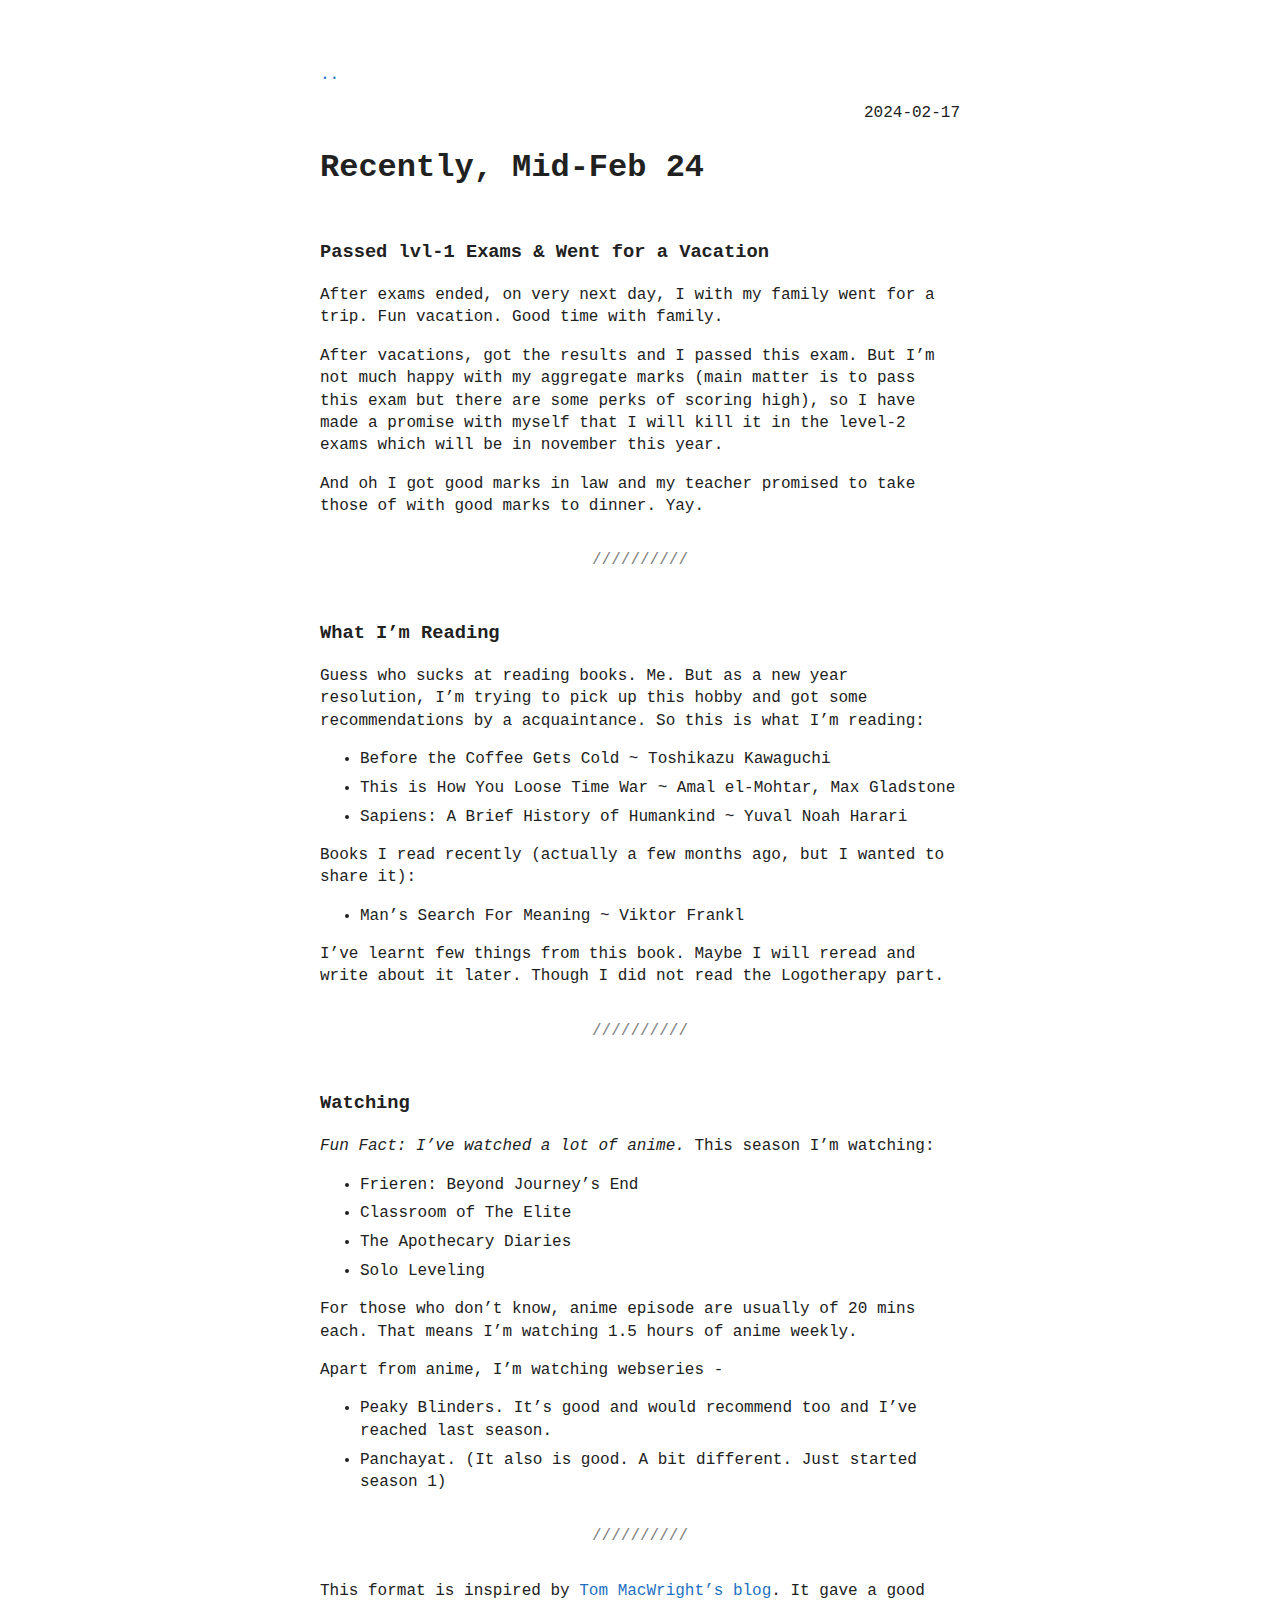
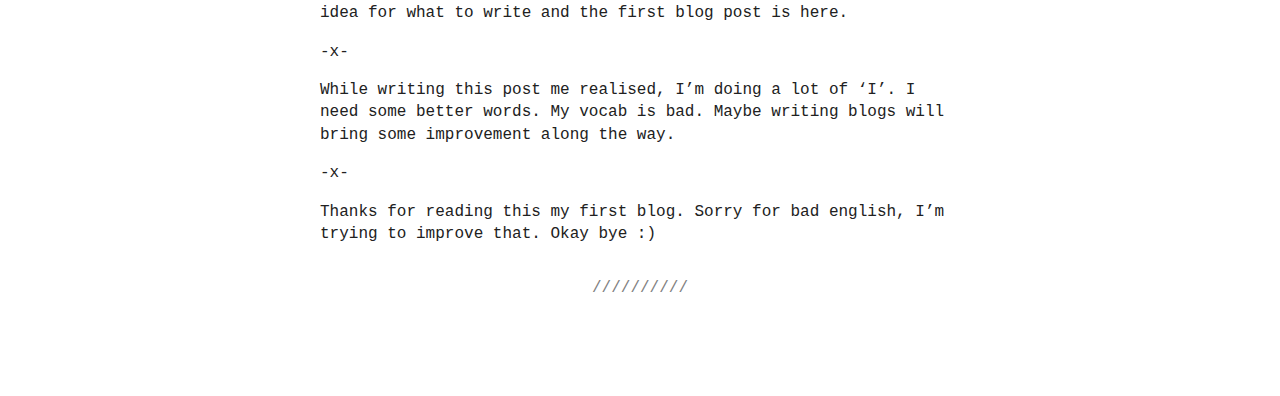
==== mid-feb-24/index.html @ 41c06500 "first commit" ====
<!DOCTYPE html>
<html lang="en-us"><head>
  <meta charset="utf-8" />
  <meta http-equiv="X-UA-Compatible" content="IE=edge" />
  <meta name="viewport" content="width=device-width, initial-scale=1" />
   <meta name="description" content="Passed lvl-1 Exams &amp; Went for a Vacation After exams ended, on very next day, I with my family went for a trip. Fun vacation. Good time with family.
After vacations, got the results and I passed this exam. But I&rsquo;m not much happy with my aggregate marks (main matter is to pass this exam but there are some perks of scoring high), so I have made a promise with myself that I will kill it in the level-2 exams which will be in november this year.">  

  <title>
    
      Recently, Mid-Feb 24
    
  </title>


  <link rel="shortcut icon" type="image/x-icon" href="/" />
  
  
  
  <link rel="stylesheet" href="/css/main.c5af9bae99b4a3d315b9f39305ffff27e9c3383fbbfd8b5fcaf2237667021a333a982fb958d1813a720b0a660b14022337553ae1ca93ef2ee17c4ae628ac19cb.css" integrity="sha512-xa&#43;brpm0o9MVufOTBf//J&#43;nDOD&#43;7/YtfyvIjdmcCGjM6mC&#43;5WNGBOnILCmYLFAIjN1U64cqT7y7hfErmKKwZyw==" />
  
</head>
<body a="auto">
        <main class="page-content" aria-label="Content">
            <div class="w">
<a href="/">..</a>


<article>
    <p class="post-meta">
        <time datetime="2024-02-17 14:13:42 &#43;0530 IST">
            2024-02-17
        </time>
    </p>

    <h1>Recently, Mid-Feb 24</h1>

    

    <h3 id="passed-lvl-1-exams--went-for-a-vacation">Passed lvl-1 Exams &amp; Went for a Vacation</h3>
<p>After exams ended, on very next day, I with my family went for a trip. Fun vacation. Good time with family.</p>
<p>After vacations, got the results and I passed this exam. But I&rsquo;m not much happy with my aggregate marks (main matter is to pass this exam but there are some perks of scoring high), so I have made a promise with myself that I will kill it in the level-2 exams which will be in november this year.</p>
<p>And oh I got good marks in law and my teacher promised to take those of with good marks to dinner. Yay.</p>
<hr>
<h3 id="what-im-reading">What I&rsquo;m Reading</h3>
<p>Guess who sucks at reading books. Me. But as a new year resolution, I&rsquo;m trying to pick up this hobby and got some recommendations by a acquaintance. So this is what I&rsquo;m reading:</p>
<ul>
<li>Before the Coffee Gets Cold ~ Toshikazu Kawaguchi</li>
<li>This is How You Loose Time War ~ Amal el-Mohtar, Max Gladstone</li>
<li>Sapiens: A Brief History of Humankind ~ Yuval Noah Harari</li>
</ul>
<p>Books I read recently (actually a few months ago, but I wanted to share it):</p>
<ul>
<li>Man&rsquo;s Search For Meaning ~ Viktor Frankl</li>
</ul>
<p>I&rsquo;ve learnt few things from this book. Maybe I will reread and write about it later. Though I did not read the Logotherapy part.</p>
<hr>
<h3 id="watching">Watching</h3>
<p><em>Fun Fact: I&rsquo;ve watched a lot of anime.</em> This season I&rsquo;m watching:</p>
<ul>
<li>Frieren: Beyond Journey&rsquo;s End</li>
<li>Classroom of The Elite</li>
<li>The Apothecary Diaries</li>
<li>Solo Leveling</li>
</ul>
<p>For those who don&rsquo;t know, anime episode are usually of 20 mins each. That means I&rsquo;m watching 1.5 hours of anime weekly.</p>
<p>Apart from anime, I&rsquo;m watching webseries -</p>
<ul>
<li>Peaky Blinders. It&rsquo;s good and would recommend too and I&rsquo;ve reached last season.</li>
<li>Panchayat. (It also is good. A bit different. Just started season 1)</li>
</ul>
<hr>
<p>This format is inspired by <a href="https://macwright.com/">Tom MacWright&rsquo;s blog</a>. It gave a good idea for what to write and the first blog post is here.</p>
<p>-x-</p>
<p>While writing this post me realised, I&rsquo;m doing a lot of &lsquo;I&rsquo;. I need some better words. My vocab is bad. Maybe writing blogs will bring some improvement along the way.</p>
<p>-x-</p>
<p>Thanks for reading this my first blog. Sorry for bad english, I&rsquo;m trying to improve that. Okay bye :)</p>
<hr>

</article>

            </div>
        </main>
    </body>
</html>
---- css/main.c5af9bae99b4a3d315b9f39305ffff27e9c3383fbbfd8b5fcaf2237667021a333a982fb958d1813a720b0a660b14022337553ae1ca93ef2ee17c4ae628ac19cb.css ----
body[a="dark"]{background-color:#212121;color:#fafafa}body[a="dark"] a{color:#0071bc;text-decoration:none}body[a="dark"] a:visited{color:#a359e9}body[a="dark"] a:hover{text-decoration:underline}body[a="dark"] code:not(pre>code){background-color:#fafafa;color:#212121}body[a="dark"] figcaption{color:#eee}body[a="light"]{background-color:#fff;color:#212121}body[a="light"] a{color:#1e70bf;text-decoration:none}body[a="light"] a:visited{color:#921292}body[a="light"] a:hover{text-decoration:underline}body[a="light"] code:not(pre>code){background-color:#212121;color:#fff}body[a="light"] figcaption{color:#666}@media (prefers-color-scheme: dark){body[a="auto"]{background-color:#212121;color:#fafafa}body[a="auto"] a{color:#0071bc;text-decoration:none}body[a="auto"] a:visited{color:#a359e9}body[a="auto"] a:hover{text-decoration:underline}body[a="auto"] code:not(pre>code){background-color:#fafafa;color:#212121}body[a="auto"] figcaption{color:#eee}}@media (prefers-color-scheme: light){body[a="auto"]{background-color:#fff;color:#212121}body[a="auto"] a{color:#1e70bf;text-decoration:none}body[a="auto"] a:visited{color:#921292}body[a="auto"] a:hover{text-decoration:underline}body[a="auto"] code:not(pre>code){background-color:#212121;color:#fff}body[a="auto"] figcaption{color:#666}}html{height:100%}body{font-family:monospace;font-size:16px;line-height:1.4;margin:0;min-height:100%;overflow-wrap:break-word}.post-meta{text-align:right}h2,h3,h4,h5,h6{margin-top:3rem}hr{margin:2rem 0}p{margin:1rem 0}li{margin:0.4rem 0}*:target{background:yellow}.w{max-width:640px;margin:0 auto;padding:4rem 2rem}.toc{border:thin solid black;padding:1rem}hr{text-align:center;border:0}hr:before{content:'/////'}hr:after{content:attr(data-content) "/////"}pre{background:black;padding:1em;overflow-x:auto}table{width:100%}table,th,td{border:thin solid black;border-collapse:collapse;padding:0.4rem}code:not(pre>code){padding:0.1em 0.2em;font-size:90%}code.has-jax{-webkit-font-smoothing:antialiased;background:inherit !important;border:none !important;font-size:100%}blockquote{font-style:italic;border:thin solid black;padding:1rem}blockquote p{margin:0}img{max-width:100%;display:block;margin:0 auto}figcaption{text-align:center;opacity:0.5}
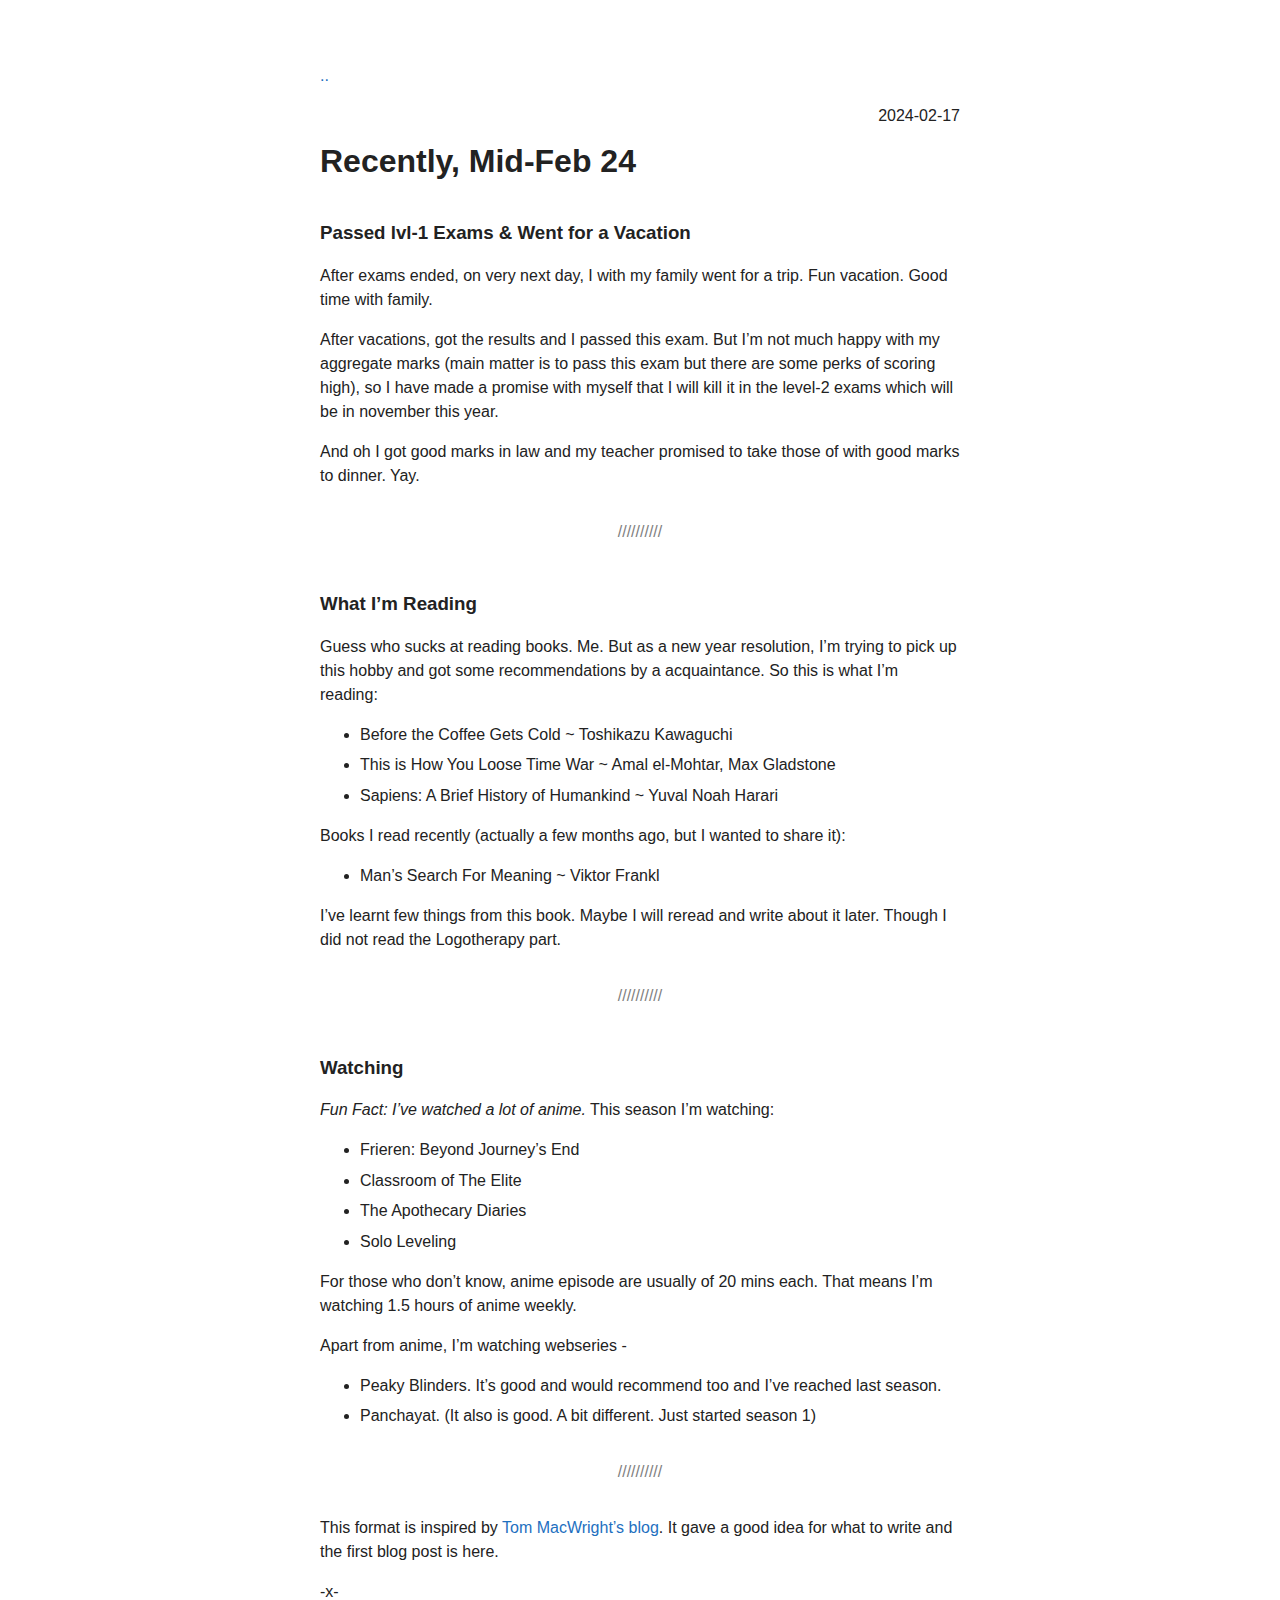
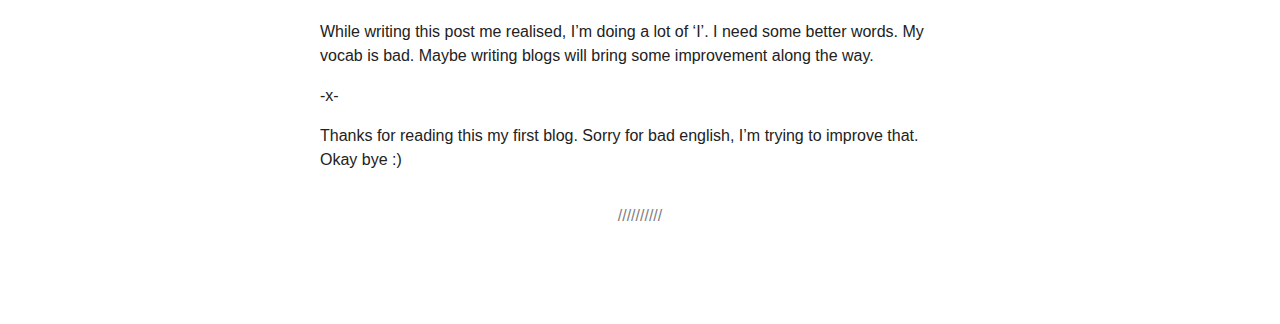
==== commit 53a3c683: "march-24" ====
--- a/mid-feb-24/index.html
+++ b/mid-feb-24/index.html
@@ -17,7 +17,7 @@
   
   
   
-  <link rel="stylesheet" href="/css/main.c5af9bae99b4a3d315b9f39305ffff27e9c3383fbbfd8b5fcaf2237667021a333a982fb958d1813a720b0a660b14022337553ae1ca93ef2ee17c4ae628ac19cb.css" integrity="sha512-xa&#43;brpm0o9MVufOTBf//J&#43;nDOD&#43;7/YtfyvIjdmcCGjM6mC&#43;5WNGBOnILCmYLFAIjN1U64cqT7y7hfErmKKwZyw==" />
+  <link rel="stylesheet" href="/css/main.24f3f8a6b7b4fc0a68973e1d65117e7c26d3dc5b385e32c21f210809c22a7ff9d865c74c007c90ee954bfc8eec5f8d1bee719dbeb8c6c1ec25aad24067c1cf0c.css" integrity="sha512-JPP4pre0/Apolz4dZRF&#43;fCbT3Fs4XjLCHyEICcIqf/nYZcdMAHyQ7pVL/I7sX40b7nGdvrjGwewlqtJAZ8HPDA==" />
   
 </head>
 <body a="auto">
--- a/css/main.24f3f8a6b7b4fc0a68973e1d65117e7c26d3dc5b385e32c21f210809c22a7ff9d865c74c007c90ee954bfc8eec5f8d1bee719dbeb8c6c1ec25aad24067c1cf0c.css
+++ b/css/main.24f3f8a6b7b4fc0a68973e1d65117e7c26d3dc5b385e32c21f210809c22a7ff9d865c74c007c90ee954bfc8eec5f8d1bee719dbeb8c6c1ec25aad24067c1cf0c.css
@@ -0,0 +1 @@
+body[a="dark"]{background-color:#212121;color:#fafafa}body[a="dark"] a{color:#d5e6f1;text-decoration:none}body[a="dark"] a:visited{color:#ddc2f7}body[a="dark"] a:hover{text-decoration:underline}body[a="dark"] code:not(pre>code){background-color:#fafafa;color:#212121}body[a="dark"] figcaption{color:#eee}body[a="light"]{background-color:#fff;color:#222}body[a="light"] a{color:#1e70bf;text-decoration:none}body[a="light"] a:visited{color:#921292}body[a="light"] a:hover{text-decoration:underline}body[a="light"] code:not(pre>code){background-color:#222;color:#fff}body[a="light"] figcaption{color:#666}@media (prefers-color-scheme: dark){body[a="auto"]{background-color:#212121;color:#fafafa}body[a="auto"] a{color:#d5e6f1;text-decoration:none}body[a="auto"] a:visited{color:#ddc2f7}body[a="auto"] a:hover{text-decoration:underline}body[a="auto"] code:not(pre>code){background-color:#fafafa;color:#212121}body[a="auto"] figcaption{color:#eee}}@media (prefers-color-scheme: light){body[a="auto"]{background-color:#fff;color:#222}body[a="auto"] a{color:#1e70bf;text-decoration:none}body[a="auto"] a:visited{color:#921292}body[a="auto"] a:hover{text-decoration:underline}body[a="auto"] code:not(pre>code){background-color:#222;color:#fff}body[a="auto"] figcaption{color:#666}}html{height:100%}body{font-family:sans-serif;font-size:16px;line-height:24px;margin:0;text-decoration:34,34,34}.post-meta{text-align:right}h2,h3,h4,h5,h6{margin-top:3rem}hr{margin:2rem 0}p{margin:1rem 0}li{margin:0.4rem 0}*:target{background:yellow}.w{max-width:640px;margin:0 auto;padding:4rem 2rem}.toc{border:thin solid black;padding:1rem}hr{text-align:center;border:0}hr:before{content:'/////'}hr:after{content:attr(data-content) "/////"}pre{background:black;padding:1em;overflow-x:auto}table{width:100%}table,th,td{border:thin solid black;border-collapse:collapse;padding:0.4rem}code:not(pre>code){padding:0.1em 0.2em;font-size:90%}code.has-jax{-webkit-font-smoothing:antialiased;background:inherit !important;border:none !important;font-size:100%}blockquote{font-style:italic;border:thin solid black;padding:1rem}blockquote p{margin:0}img{max-width:100%;display:block;margin:0 auto}figcaption{text-align:center;opacity:0.5}
